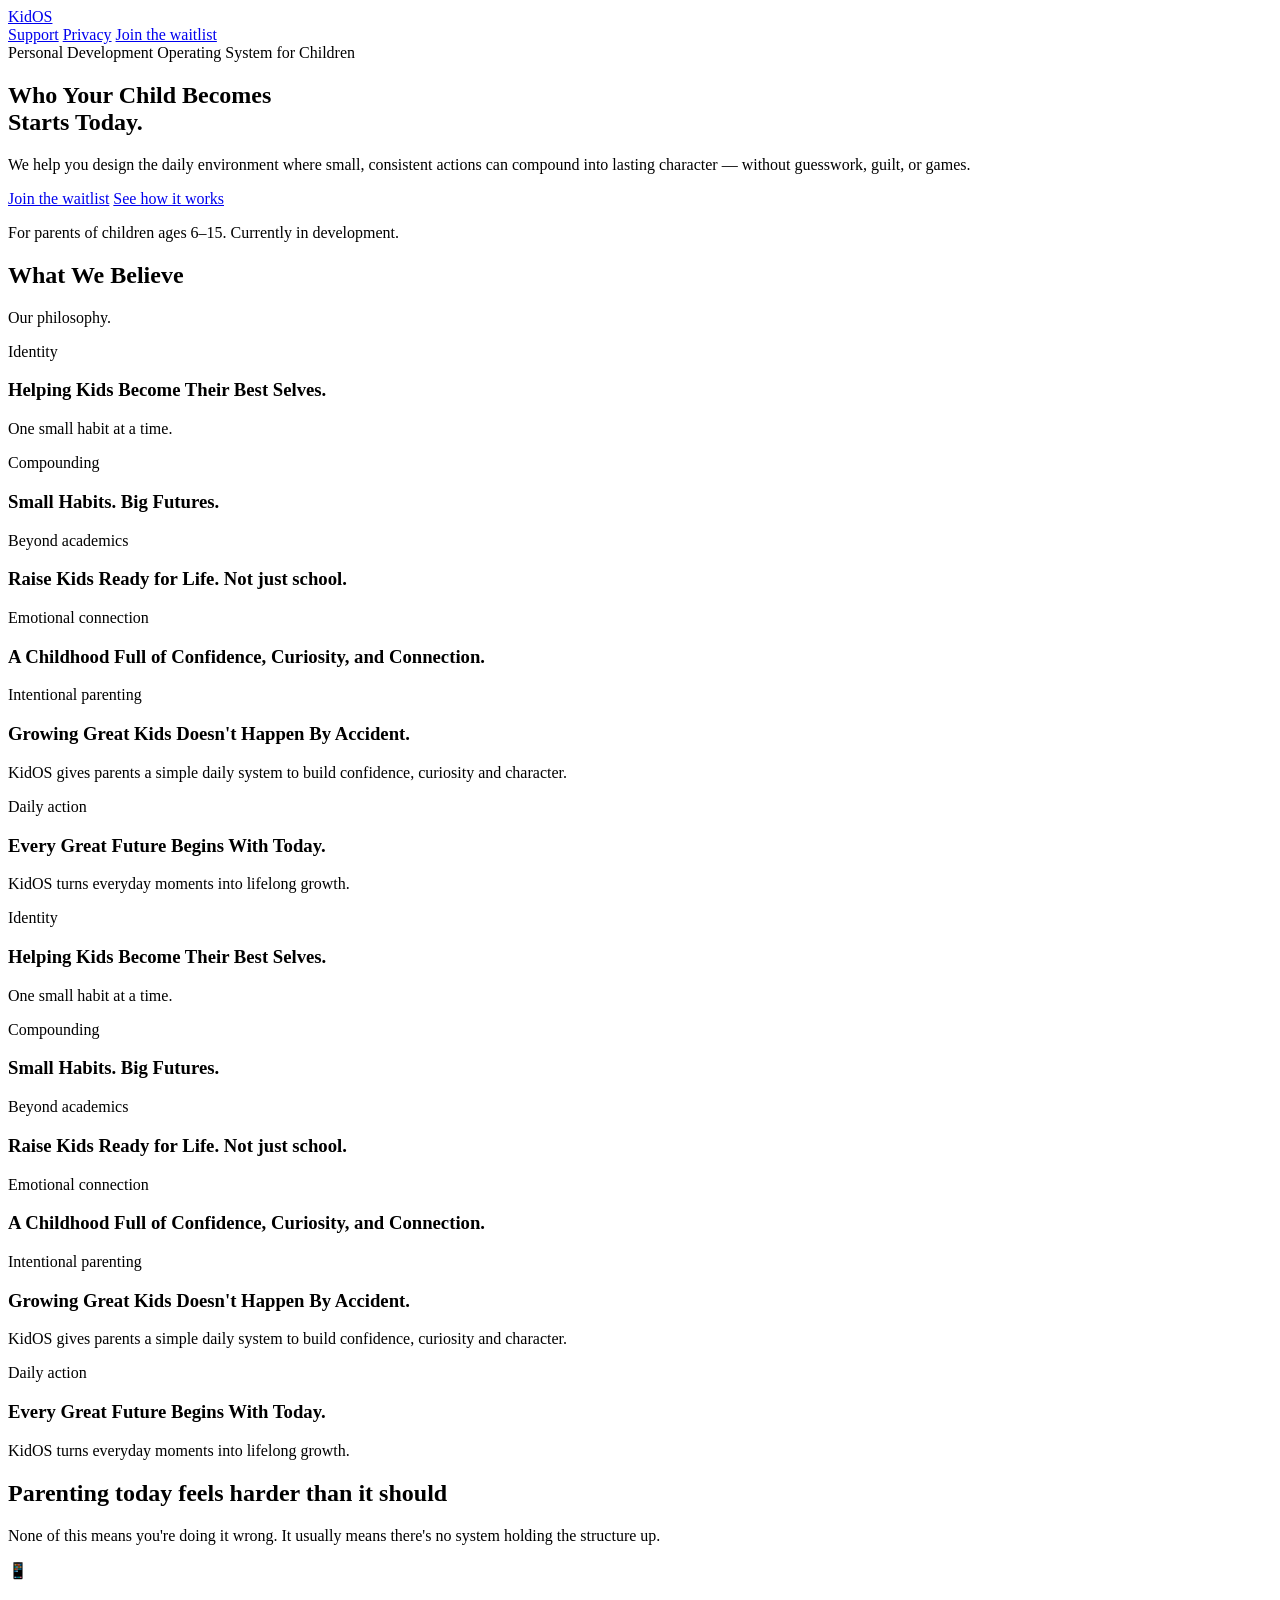
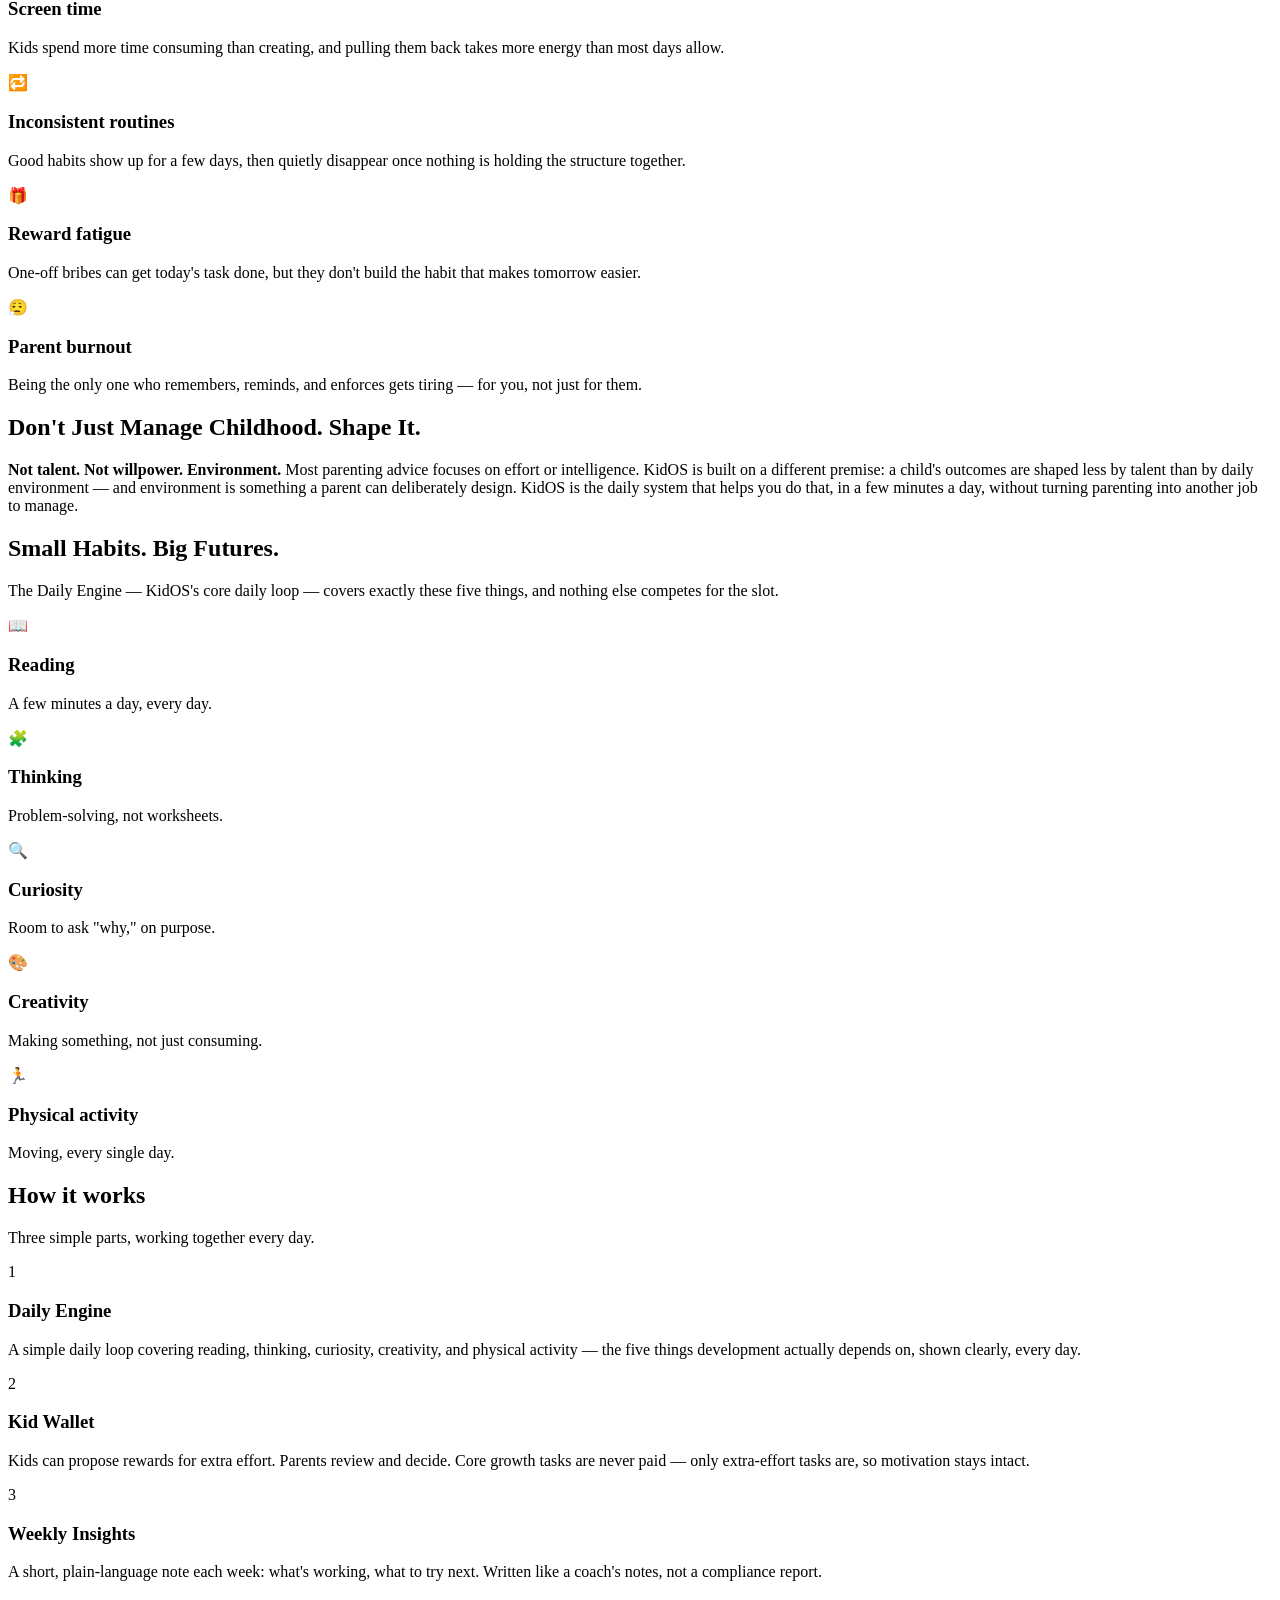
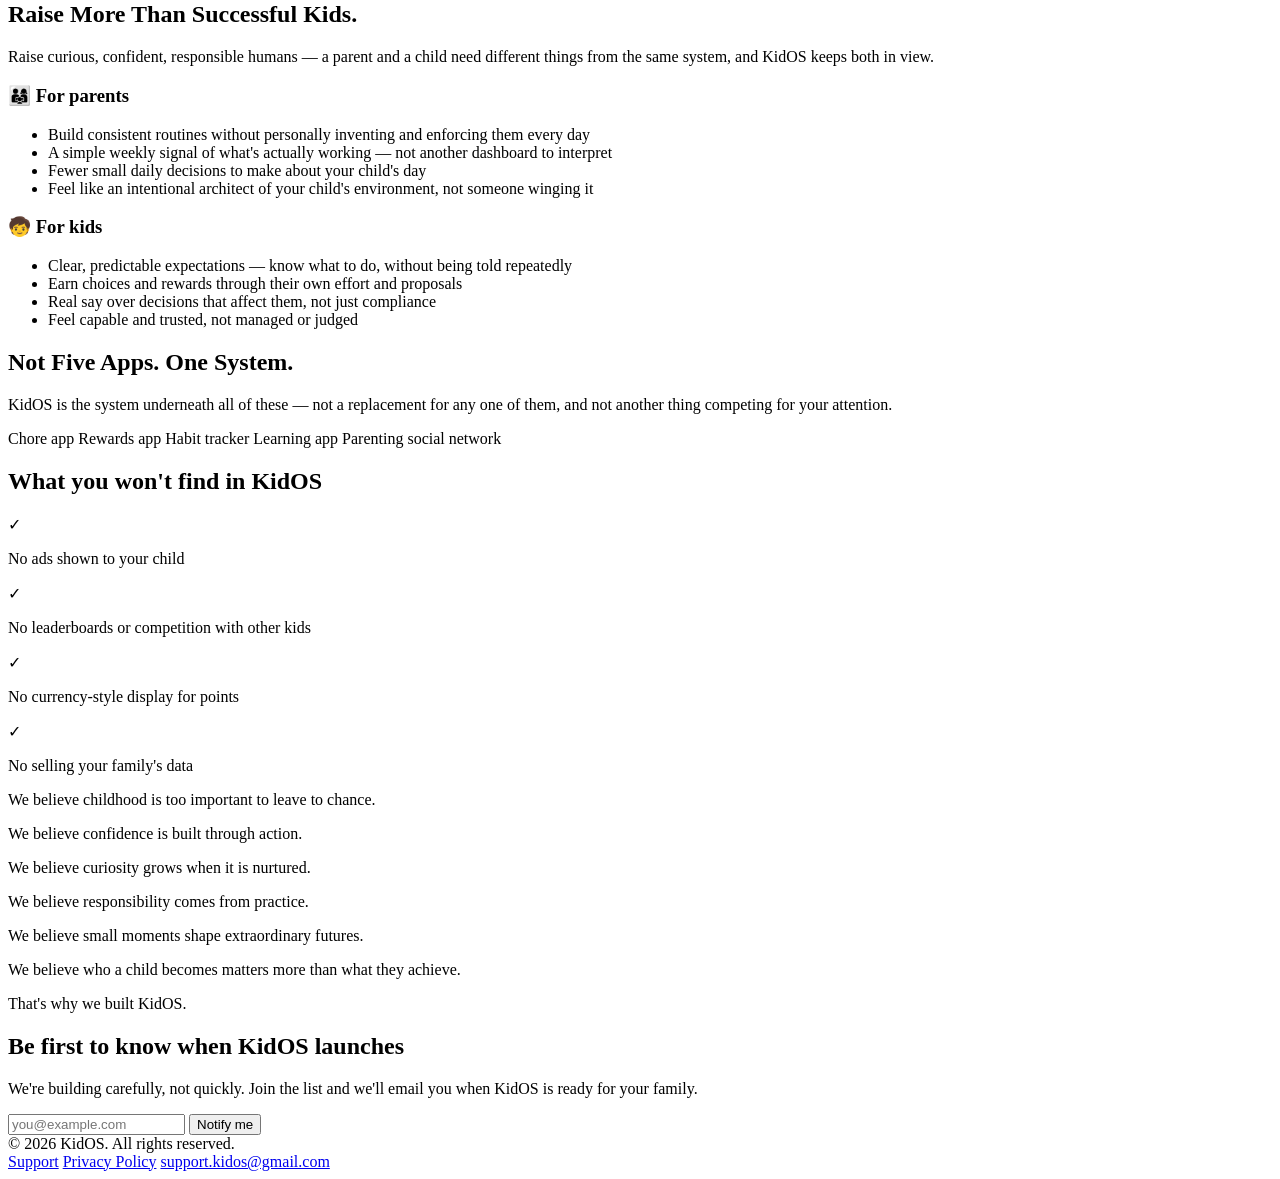
==== index.html @ 06e8a6fd "Add files via upload" ====
<!DOCTYPE html>
<html lang="en">
<head>
<meta charset="UTF-8">
<meta name="viewport" content="width=device-width, initial-scale=1.0">
<title>KidOS — Who Your Child Becomes Starts Today</title>
<meta name="description" content="KidOS is a personal development operating system for children — a simple daily system that turns small, consistent habits into responsibility, curiosity, and confidence.">
<link rel="preconnect" href="https://fonts.googleapis.com">
<link href="https://fonts.googleapis.com/css2?family=Poppins:wght@400;500;600;700&family=Nunito:wght@400;600;700&display=swap" rel="stylesheet">
<link rel="stylesheet" href="styles.css">
</head>
<body>

<header class="site">
  <div class="container">
    <a href="index.html" class="logo">KidOS</a>
    <nav class="site-nav">
      <a href="support.html">Support</a>
      <a href="privacy.html">Privacy</a>
      <a href="#waitlist" class="btn btn-primary">Join the waitlist</a>
    </nav>
  </div>
</header>

<section class="hero">
  <div class="container">
    <span class="eyebrow">Personal Development Operating System for Children</span>
    <h1>Who Your Child Becomes<br>Starts Today.</h1>
    <p class="lede">We help you design the daily environment where small, consistent actions can compound into lasting character — without guesswork, guilt, or games.</p>
    <div class="hero-actions">
      <a href="#waitlist" class="btn btn-primary">Join the waitlist</a>
      <a href="#how-it-works" class="btn btn-outline">See how it works</a>
    </div>
    <p class="hero-note">For parents of children ages 6–15. Currently in development.</p>
  </div>
</section>

<section class="alt beliefs-section">
  <div class="container">
    <h2>What We Believe</h2>
    <p class="section-lede">Our philosophy.</p>
  </div>
  <div class="beliefs-marquee">
    <div class="beliefs-track">
      <div class="belief-card">
        <div class="purpose">Identity</div>
        <h3>Helping Kids Become Their Best Selves.</h3>
        <p class="belief-sub">One small habit at a time.</p>
      </div>
      <div class="belief-card">
        <div class="purpose">Compounding</div>
        <h3>Small Habits. Big Futures.</h3>
      </div>
      <div class="belief-card">
        <div class="purpose">Beyond academics</div>
        <h3>Raise Kids Ready for Life. Not just school.</h3>
      </div>
      <div class="belief-card">
        <div class="purpose">Emotional connection</div>
        <h3>A Childhood Full of Confidence, Curiosity, and Connection.</h3>
      </div>
      <div class="belief-card">
        <div class="purpose">Intentional parenting</div>
        <h3>Growing Great Kids Doesn't Happen By Accident.</h3>
        <p class="belief-sub">KidOS gives parents a simple daily system to build confidence, curiosity and character.</p>
      </div>
      <div class="belief-card">
        <div class="purpose">Daily action</div>
        <h3>Every Great Future Begins With Today.</h3>
        <p class="belief-sub">KidOS turns everyday moments into lifelong growth.</p>
      </div>
      <div class="belief-card" aria-hidden="true">
        <div class="purpose">Identity</div>
        <h3>Helping Kids Become Their Best Selves.</h3>
        <p class="belief-sub">One small habit at a time.</p>
      </div>
      <div class="belief-card" aria-hidden="true">
        <div class="purpose">Compounding</div>
        <h3>Small Habits. Big Futures.</h3>
      </div>
      <div class="belief-card" aria-hidden="true">
        <div class="purpose">Beyond academics</div>
        <h3>Raise Kids Ready for Life. Not just school.</h3>
      </div>
      <div class="belief-card" aria-hidden="true">
        <div class="purpose">Emotional connection</div>
        <h3>A Childhood Full of Confidence, Curiosity, and Connection.</h3>
      </div>
      <div class="belief-card" aria-hidden="true">
        <div class="purpose">Intentional parenting</div>
        <h3>Growing Great Kids Doesn't Happen By Accident.</h3>
        <p class="belief-sub">KidOS gives parents a simple daily system to build confidence, curiosity and character.</p>
      </div>
      <div class="belief-card" aria-hidden="true">
        <div class="purpose">Daily action</div>
        <h3>Every Great Future Begins With Today.</h3>
        <p class="belief-sub">KidOS turns everyday moments into lifelong growth.</p>
      </div>
    </div>
  </div>
</section>

<section>
  <div class="container">
    <h2>Parenting today feels harder than it should</h2>
    <p class="section-lede">None of this means you're doing it wrong. It usually means there's no system holding the structure up.</p>
    <div class="card-grid">
      <div class="info-card">
        <div class="icon">📱</div>
        <h3>Screen time</h3>
        <p>Kids spend more time consuming than creating, and pulling them back takes more energy than most days allow.</p>
      </div>
      <div class="info-card">
        <div class="icon">🔁</div>
        <h3>Inconsistent routines</h3>
        <p>Good habits show up for a few days, then quietly disappear once nothing is holding the structure together.</p>
      </div>
      <div class="info-card">
        <div class="icon">🎁</div>
        <h3>Reward fatigue</h3>
        <p>One-off bribes can get today's task done, but they don't build the habit that makes tomorrow easier.</p>
      </div>
      <div class="info-card">
        <div class="icon">😮‍💨</div>
        <h3>Parent burnout</h3>
        <p>Being the only one who remembers, reminds, and enforces gets tiring — for you, not just for them.</p>
      </div>
    </div>
  </div>
</section>

<section class="alt">
  <div class="container">
    <h2>Don't Just Manage Childhood. Shape It.</h2>
    <p class="section-lede">
      <strong>Not talent. Not willpower. Environment.</strong> Most parenting advice focuses on effort or
      intelligence. KidOS is built on a different premise: a child's outcomes are shaped less by talent than
      by daily environment — and environment is something a parent can deliberately design. KidOS is the
      daily system that helps you do that, in a few minutes a day, without turning parenting into another
      job to manage.
    </p>
  </div>
</section>

<section>
  <div class="container">
    <h2>Small Habits. Big Futures.</h2>
    <p class="section-lede">The Daily Engine — KidOS's core daily loop — covers exactly these five things, and nothing else competes for the slot.</p>
    <div class="pillars-grid">
      <div class="info-card">
        <div class="icon">📖</div>
        <h3>Reading</h3>
        <p>A few minutes a day, every day.</p>
      </div>
      <div class="info-card">
        <div class="icon">🧩</div>
        <h3>Thinking</h3>
        <p>Problem-solving, not worksheets.</p>
      </div>
      <div class="info-card">
        <div class="icon">🔍</div>
        <h3>Curiosity</h3>
        <p>Room to ask "why," on purpose.</p>
      </div>
      <div class="info-card">
        <div class="icon">🎨</div>
        <h3>Creativity</h3>
        <p>Making something, not just consuming.</p>
      </div>
      <div class="info-card">
        <div class="icon">🏃</div>
        <h3>Physical activity</h3>
        <p>Moving, every single day.</p>
      </div>
    </div>
  </div>
</section>

<section id="how-it-works" class="alt">
  <div class="container">
    <h2>How it works</h2>
    <p class="section-lede">Three simple parts, working together every day.</p>
    <div class="steps">
      <div class="step">
        <div class="num">1</div>
        <h3>Daily Engine</h3>
        <p>A simple daily loop covering reading, thinking, curiosity, creativity, and physical activity — the five things development actually depends on, shown clearly, every day.</p>
      </div>
      <div class="step">
        <div class="num">2</div>
        <h3>Kid Wallet</h3>
        <p>Kids can propose rewards for extra effort. Parents review and decide. Core growth tasks are never paid — only extra-effort tasks are, so motivation stays intact.</p>
      </div>
      <div class="step">
        <div class="num">3</div>
        <h3>Weekly Insights</h3>
        <p>A short, plain-language note each week: what's working, what to try next. Written like a coach's notes, not a compliance report.</p>
      </div>
    </div>
  </div>
</section>

<section>
  <div class="container">
    <h2>Raise More Than Successful Kids.</h2>
    <p class="section-lede">Raise curious, confident, responsible humans — a parent and a child need different things from the same system, and KidOS keeps both in view.</p>
    <div class="benefits-split">
      <div class="benefit-card">
        <h3>👨‍👩‍👧 For parents</h3>
        <ul>
          <li>Build consistent routines without personally inventing and enforcing them every day</li>
          <li>A simple weekly signal of what's actually working — not another dashboard to interpret</li>
          <li>Fewer small daily decisions to make about your child's day</li>
          <li>Feel like an intentional architect of your child's environment, not someone winging it</li>
        </ul>
      </div>
      <div class="benefit-card kid">
        <h3>🧒 For kids</h3>
        <ul>
          <li>Clear, predictable expectations — know what to do, without being told repeatedly</li>
          <li>Earn choices and rewards through their own effort and proposals</li>
          <li>Real say over decisions that affect them, not just compliance</li>
          <li>Feel capable and trusted, not managed or judged</li>
        </ul>
      </div>
    </div>
  </div>
</section>

<section class="alt">
  <div class="container">
    <h2>Not Five Apps. One System.</h2>
    <p class="section-lede">KidOS is the system underneath all of these — not a replacement for any one of them, and not another thing competing for your attention.</p>
    <div class="chips">
      <span class="chip">Chore app</span>
      <span class="chip">Rewards app</span>
      <span class="chip">Habit tracker</span>
      <span class="chip">Learning app</span>
      <span class="chip">Parenting social network</span>
    </div>
  </div>
</section>

<section>
  <div class="container">
    <h2>What you won't find in KidOS</h2>
    <div class="trust-strip">
      <div class="item"><div class="mark">✓</div><p>No ads shown to your child</p></div>
      <div class="item"><div class="mark">✓</div><p>No leaderboards or competition with other kids</p></div>
      <div class="item"><div class="mark">✓</div><p>No currency-style display for points</p></div>
      <div class="item"><div class="mark">✓</div><p>No selling your family's data</p></div>
    </div>
  </div>
</section>

<section class="manifesto-section">
  <div class="container">
    <div class="manifesto">
      <p>We believe childhood is too important to leave to chance.</p>
      <p>We believe confidence is built through action.</p>
      <p>We believe curiosity grows when it is nurtured.</p>
      <p>We believe responsibility comes from practice.</p>
      <p>We believe small moments shape extraordinary futures.</p>
      <p>We believe who a child becomes matters more than what they achieve.</p>
      <p class="closing">That's why we built KidOS.</p>
    </div>
  </div>
</section>

<section id="waitlist">
  <div class="container">
    <div class="waitlist">
      <h2>Be first to know when KidOS launches</h2>
      <p class="section-lede">We're building carefully, not quickly. Join the list and we'll email you when KidOS is ready for your family.</p>
      <form action="mailto:support.kidos@gmail.com" method="POST" enctype="text/plain">
        <input type="email" name="email" placeholder="you@example.com" required>
        <button type="submit" class="btn btn-primary">Notify me</button>
      </form>
    </div>
  </div>
</section>

<footer class="site">
  <div class="container">
    <span class="copyright">© 2026 KidOS. All rights reserved.</span>
    <nav>
      <a href="support.html">Support</a>
      <a href="privacy.html">Privacy Policy</a>
      <a href="mailto:support.kidos@gmail.com">support.kidos@gmail.com</a>
    </nav>
  </div>
</footer>

</body>
</html>
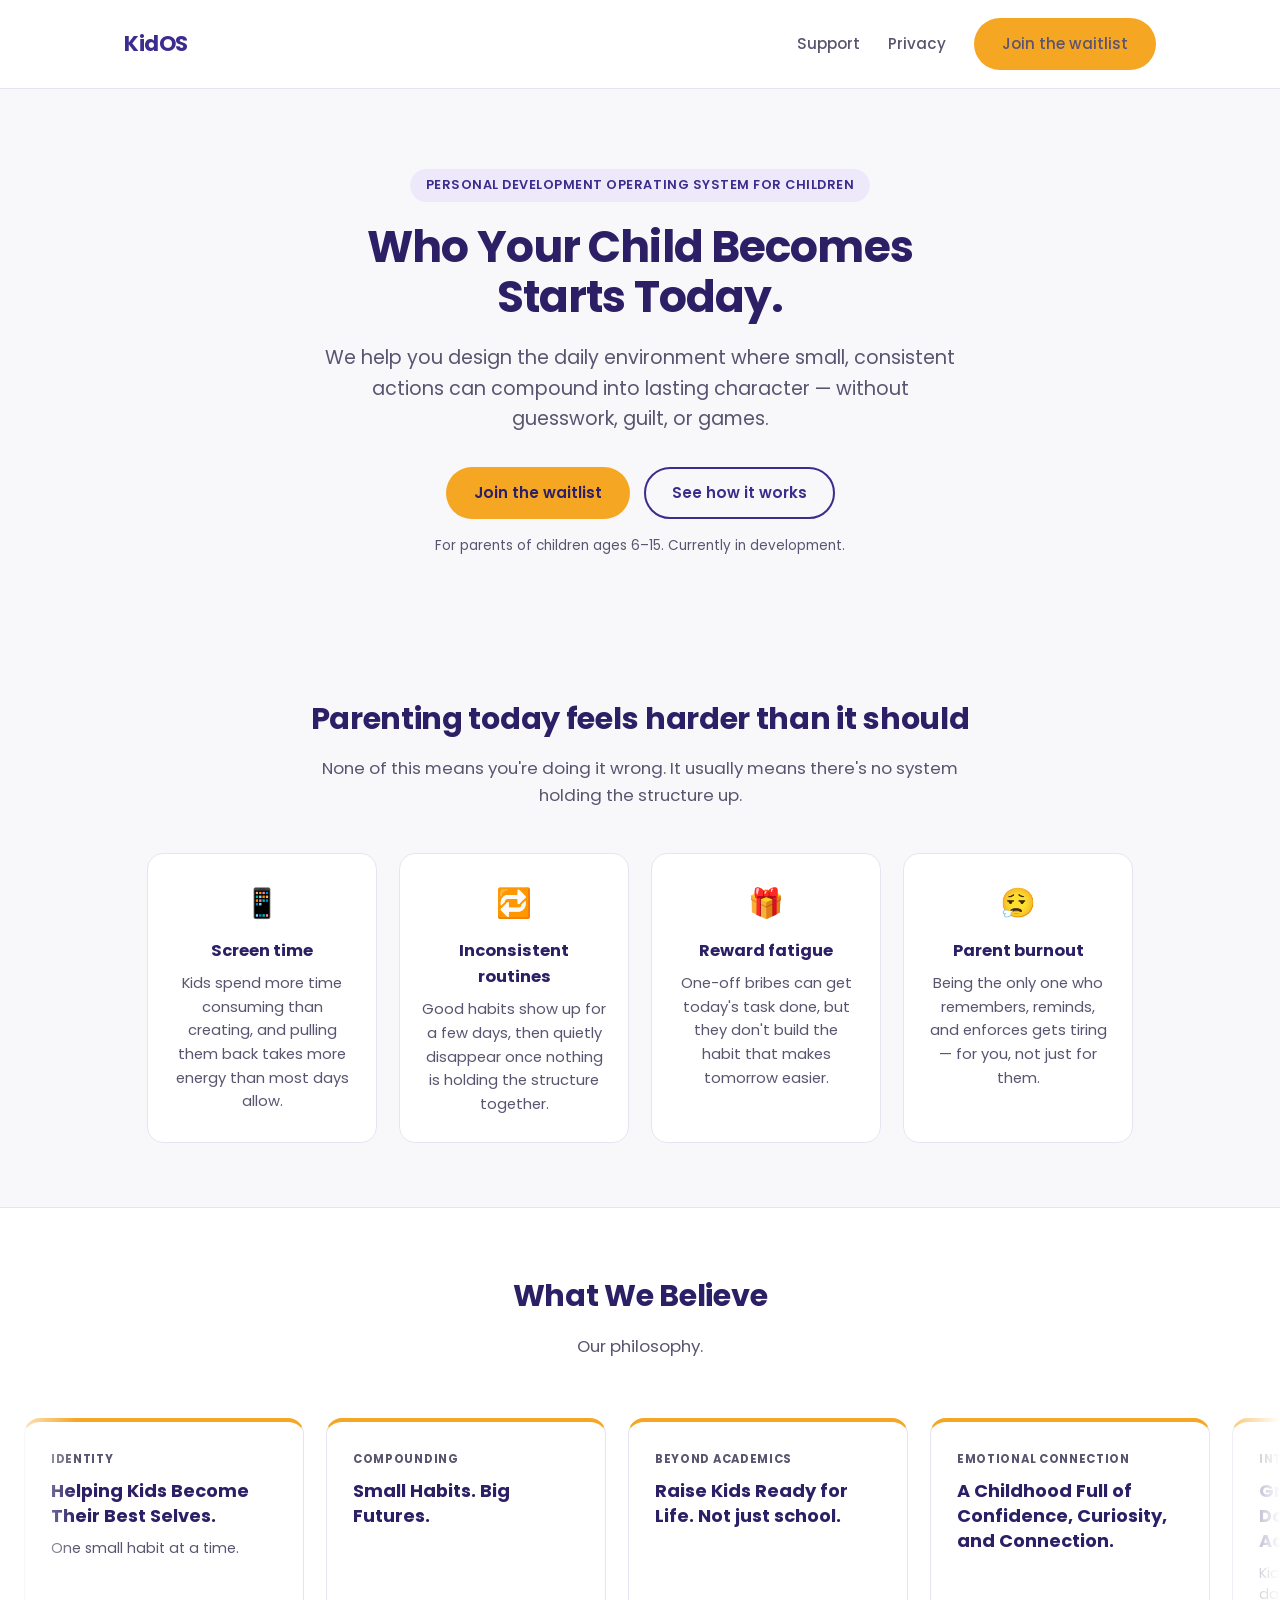
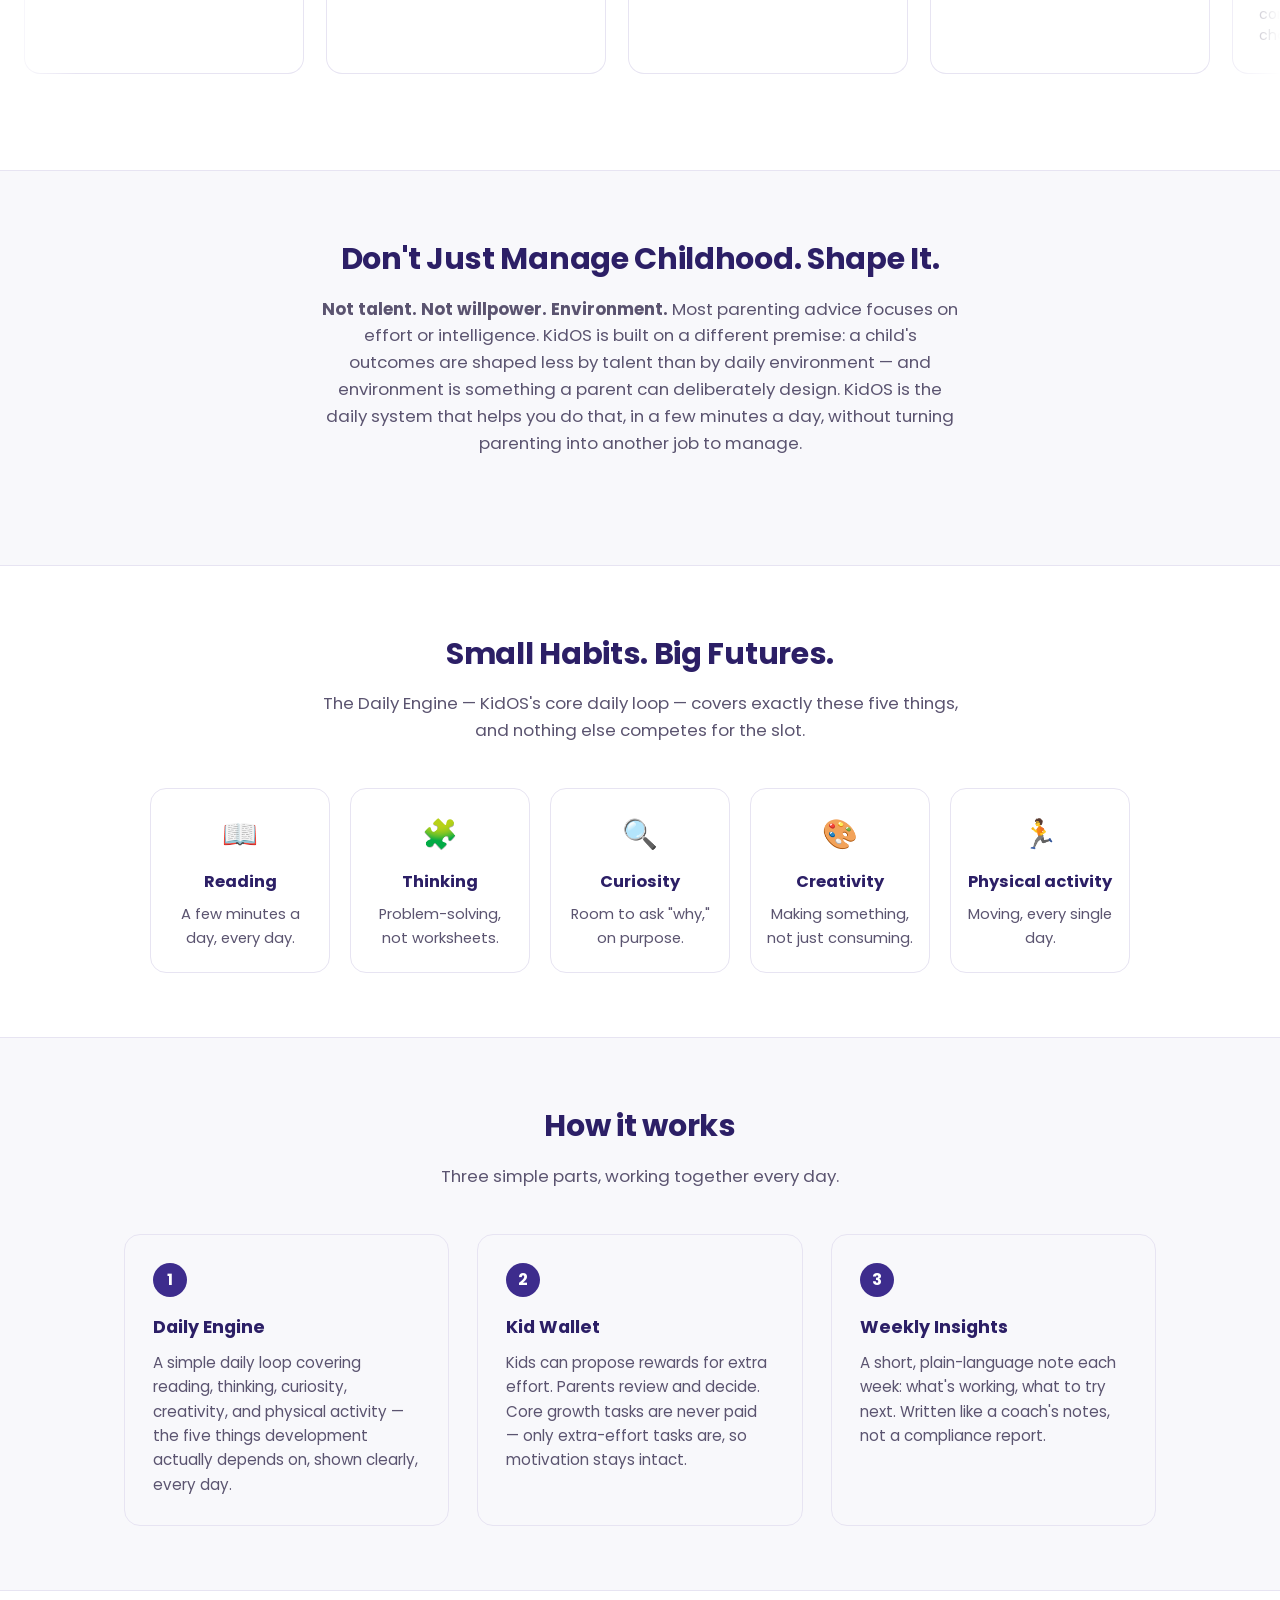
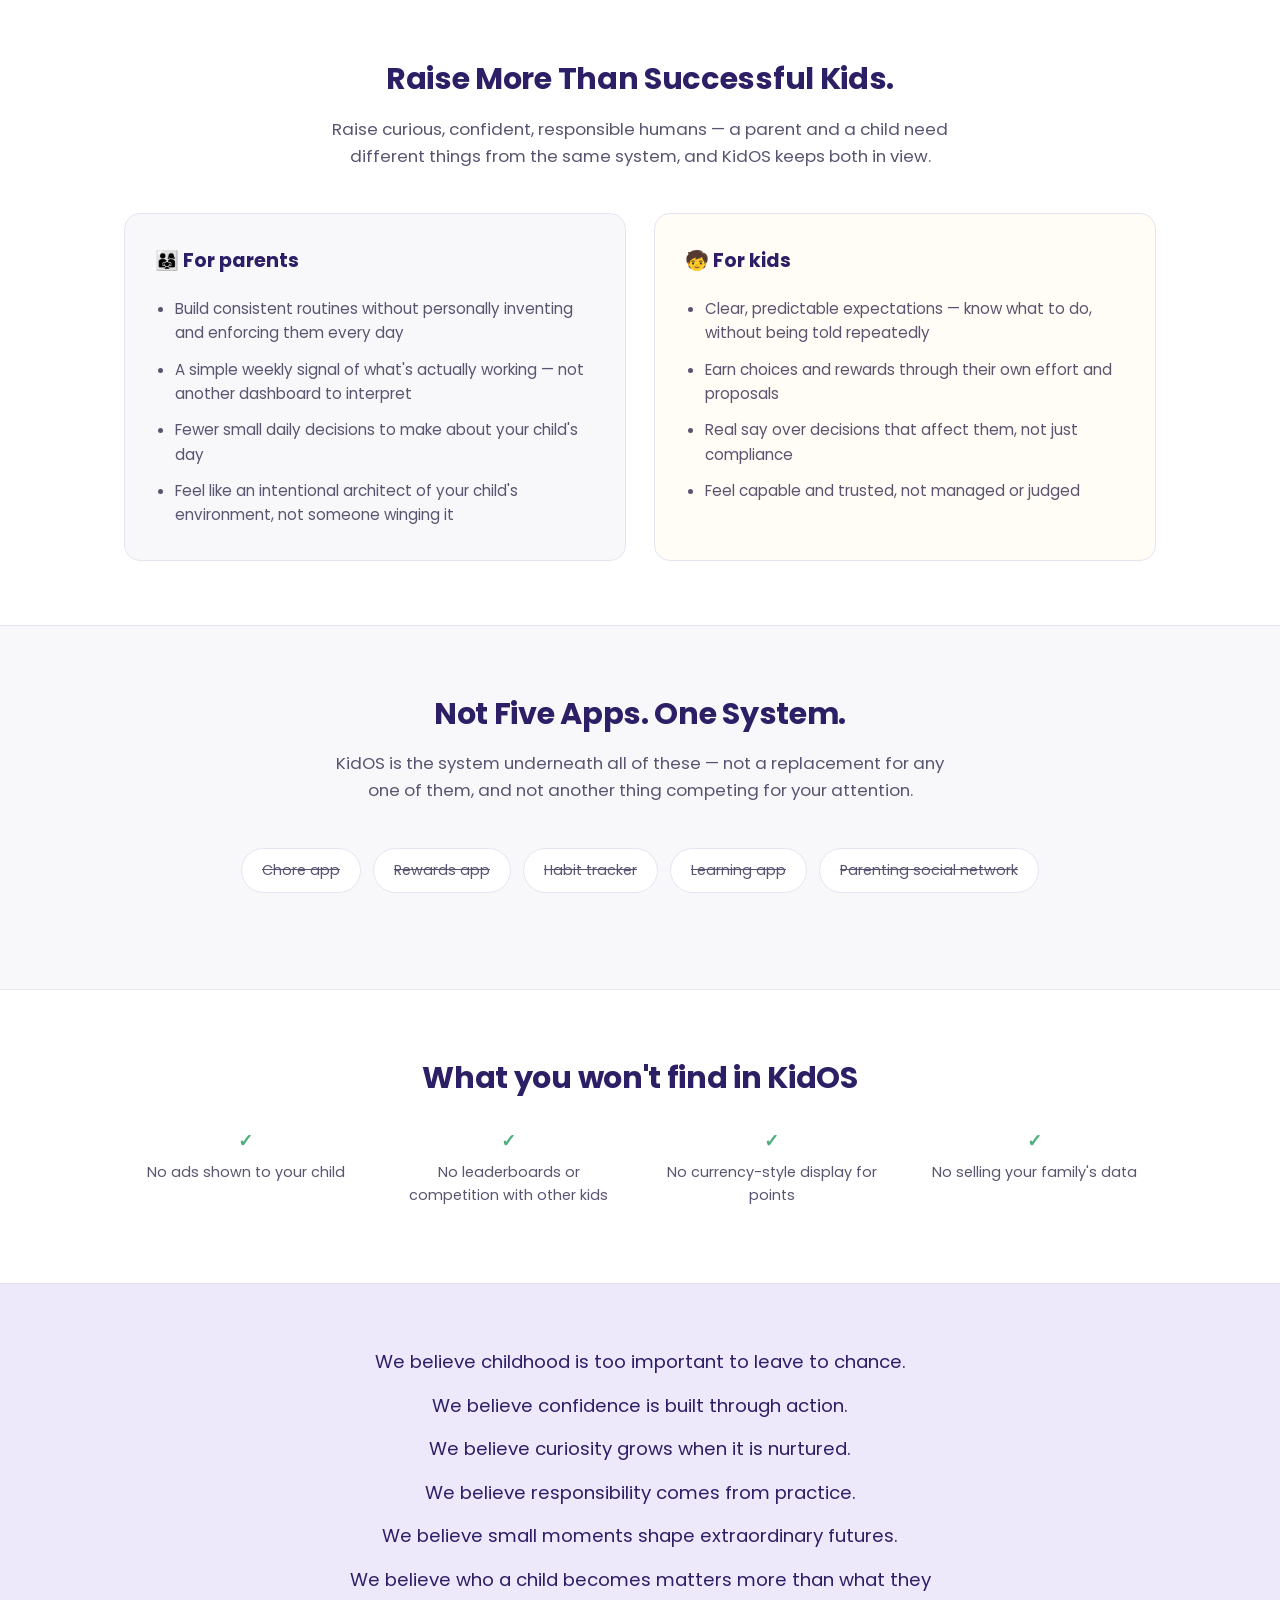
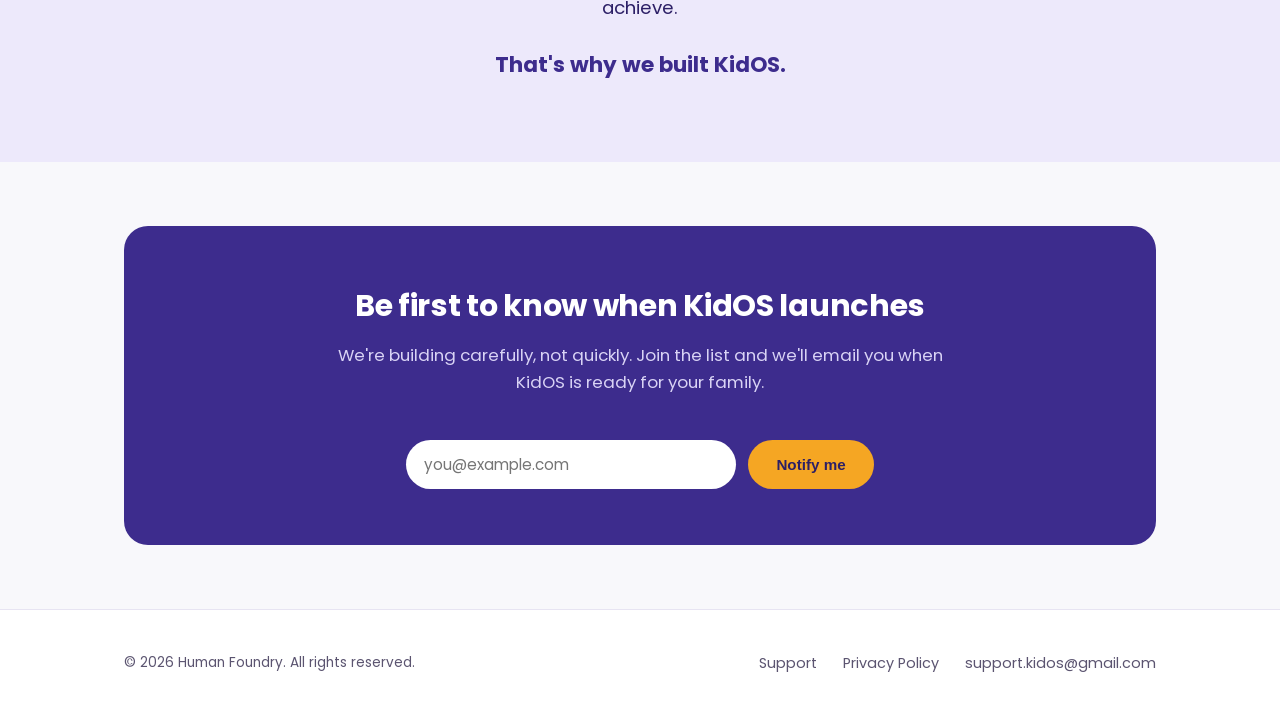
==== commit bb449ca0: "Add files via upload" ====
--- a/index.html
+++ b/index.html
@@ -35,6 +35,35 @@
   </div>
 </section>
 
+<section>
+  <div class="container">
+    <h2>Parenting today feels harder than it should</h2>
+    <p class="section-lede">None of this means you're doing it wrong. It usually means there's no system holding the structure up.</p>
+    <div class="card-grid">
+      <div class="info-card">
+        <div class="icon">📱</div>
+        <h3>Screen time</h3>
+        <p>Kids spend more time consuming than creating, and pulling them back takes more energy than most days allow.</p>
+      </div>
+      <div class="info-card">
+        <div class="icon">🔁</div>
+        <h3>Inconsistent routines</h3>
+        <p>Good habits show up for a few days, then quietly disappear once nothing is holding the structure together.</p>
+      </div>
+      <div class="info-card">
+        <div class="icon">🎁</div>
+        <h3>Reward fatigue</h3>
+        <p>One-off bribes can get today's task done, but they don't build the habit that makes tomorrow easier.</p>
+      </div>
+      <div class="info-card">
+        <div class="icon">😮‍💨</div>
+        <h3>Parent burnout</h3>
+        <p>Being the only one who remembers, reminds, and enforces gets tiring — for you, not just for them.</p>
+      </div>
+    </div>
+  </div>
+</section>
+
 <section class="alt beliefs-section">
   <div class="container">
     <h2>What We Believe</h2>
@@ -101,35 +130,6 @@
 </section>
 
 <section>
-  <div class="container">
-    <h2>Parenting today feels harder than it should</h2>
-    <p class="section-lede">None of this means you're doing it wrong. It usually means there's no system holding the structure up.</p>
-    <div class="card-grid">
-      <div class="info-card">
-        <div class="icon">📱</div>
-        <h3>Screen time</h3>
-        <p>Kids spend more time consuming than creating, and pulling them back takes more energy than most days allow.</p>
-      </div>
-      <div class="info-card">
-        <div class="icon">🔁</div>
-        <h3>Inconsistent routines</h3>
-        <p>Good habits show up for a few days, then quietly disappear once nothing is holding the structure together.</p>
-      </div>
-      <div class="info-card">
-        <div class="icon">🎁</div>
-        <h3>Reward fatigue</h3>
-        <p>One-off bribes can get today's task done, but they don't build the habit that makes tomorrow easier.</p>
-      </div>
-      <div class="info-card">
-        <div class="icon">😮‍💨</div>
-        <h3>Parent burnout</h3>
-        <p>Being the only one who remembers, reminds, and enforces gets tiring — for you, not just for them.</p>
-      </div>
-    </div>
-  </div>
-</section>
-
-<section class="alt">
   <div class="container">
     <h2>Don't Just Manage Childhood. Shape It.</h2>
     <p class="section-lede">
@@ -142,7 +142,7 @@
   </div>
 </section>
 
-<section>
+<section class="alt">
   <div class="container">
     <h2>Small Habits. Big Futures.</h2>
     <p class="section-lede">The Daily Engine — KidOS's core daily loop — covers exactly these five things, and nothing else competes for the slot.</p>
@@ -176,7 +176,7 @@
   </div>
 </section>
 
-<section id="how-it-works" class="alt">
+<section id="how-it-works">
   <div class="container">
     <h2>How it works</h2>
     <p class="section-lede">Three simple parts, working together every day.</p>
@@ -200,7 +200,7 @@
   </div>
 </section>
 
-<section>
+<section class="alt">
   <div class="container">
     <h2>Raise More Than Successful Kids.</h2>
     <p class="section-lede">Raise curious, confident, responsible humans — a parent and a child need different things from the same system, and KidOS keeps both in view.</p>
@@ -227,7 +227,7 @@
   </div>
 </section>
 
-<section class="alt">
+<section>
   <div class="container">
     <h2>Not Five Apps. One System.</h2>
     <p class="section-lede">KidOS is the system underneath all of these — not a replacement for any one of them, and not another thing competing for your attention.</p>
@@ -241,7 +241,7 @@
   </div>
 </section>
 
-<section>
+<section class="alt">
   <div class="container">
     <h2>What you won't find in KidOS</h2>
     <div class="trust-strip">
@@ -282,7 +282,7 @@
 
 <footer class="site">
   <div class="container">
-    <span class="copyright">© 2026 KidOS. All rights reserved.</span>
+    <span class="copyright">© 2026 Human Foundry. All rights reserved.</span>
     <nav>
       <a href="support.html">Support</a>
       <a href="privacy.html">Privacy Policy</a>
--- a/styles.css
+++ b/styles.css
@@ -0,0 +1,458 @@
+/* KidOS website — shared stylesheet
+   Color tokens and typography sourced from docs/strategy/13-brand-guidelines.md.
+   Do not hand-pick new colors here — update the brand guidelines doc first, then this file. */
+
+:root {
+  --indigo: #3D2C8D;
+  --indigo-dark: #2C1F66;
+  --amber: #F5A623;
+  --amber-dark: #D98C0F;
+  --green: #4CAF7D;
+  --red: #E05252;
+  --bg-parent: #F8F8FB;
+  --bg-kid: #FFFDF5;
+  --ink: #241B4D;
+  --ink-soft: #5B5470;
+  --border: #E7E4F2;
+  --radius: 16px;
+}
+
+* { box-sizing: border-box; }
+
+html { scroll-behavior: smooth; }
+
+body {
+  margin: 0;
+  font-family: "Poppins", "Nunito", -apple-system, BlinkMacSystemFont, "Segoe UI", sans-serif;
+  color: var(--ink);
+  background: var(--bg-parent);
+  line-height: 1.6;
+  -webkit-font-smoothing: antialiased;
+}
+
+.container {
+  max-width: 1080px;
+  margin: 0 auto;
+  padding: 0 24px;
+}
+
+a { color: var(--indigo); }
+
+/* Header */
+header.site {
+  padding: 18px 0;
+  border-bottom: 1px solid var(--border);
+  background: rgba(255, 255, 255, 0.88);
+  position: sticky;
+  top: 0;
+  z-index: 100;
+  backdrop-filter: blur(10px);
+  -webkit-backdrop-filter: blur(10px);
+}
+header.site .container {
+  display: flex;
+  align-items: center;
+  justify-content: space-between;
+}
+.logo {
+  font-weight: 700;
+  font-size: 1.35rem;
+  color: var(--indigo);
+  text-decoration: none;
+  letter-spacing: -0.02em;
+}
+nav.site-nav {
+  display: flex;
+  align-items: center;
+  gap: 28px;
+}
+nav.site-nav a {
+  color: var(--ink-soft);
+  text-decoration: none;
+  font-weight: 500;
+  font-size: 0.95rem;
+}
+nav.site-nav a:hover { color: var(--indigo); }
+
+.btn {
+  display: inline-block;
+  padding: 12px 26px;
+  border-radius: 999px;
+  font-weight: 600;
+  text-decoration: none;
+  font-size: 0.95rem;
+  border: 2px solid transparent;
+  cursor: pointer;
+  transition: transform 0.15s ease, box-shadow 0.15s ease;
+}
+.btn:hover { transform: translateY(-1px); }
+.btn-primary {
+  background: var(--amber);
+  color: var(--indigo-dark);
+}
+.btn-primary:hover { background: var(--amber-dark); }
+.btn-secondary {
+  background: var(--indigo);
+  color: #fff;
+}
+.btn-secondary:hover { background: var(--indigo-dark); }
+.btn-outline {
+  background: transparent;
+  border-color: var(--indigo);
+  color: var(--indigo);
+}
+
+/* Hero */
+.hero {
+  padding: 80px 0 60px;
+  text-align: center;
+}
+.eyebrow {
+  display: inline-block;
+  background: #EDE9FB;
+  color: var(--indigo);
+  font-weight: 600;
+  font-size: 0.8rem;
+  letter-spacing: 0.04em;
+  text-transform: uppercase;
+  padding: 6px 16px;
+  border-radius: 999px;
+  margin-bottom: 20px;
+}
+.hero h1 {
+  font-size: 2.75rem;
+  line-height: 1.15;
+  margin: 0 0 20px;
+  color: var(--indigo-dark);
+  letter-spacing: -0.02em;
+}
+.hero p.lede {
+  font-size: 1.2rem;
+  color: var(--ink-soft);
+  max-width: 640px;
+  margin: 0 auto 32px;
+}
+.hero-actions { display: flex; gap: 14px; justify-content: center; flex-wrap: wrap; }
+.hero-note { margin-top: 16px; font-size: 0.85rem; color: var(--ink-soft); }
+
+/* Sections */
+section { padding: 64px 0; }
+section.alt { background: #fff; border-top: 1px solid var(--border); border-bottom: 1px solid var(--border); }
+h2 {
+  font-size: 1.9rem;
+  color: var(--indigo-dark);
+  text-align: center;
+  margin: 0 0 12px;
+  letter-spacing: -0.01em;
+}
+.section-lede {
+  text-align: center;
+  color: var(--ink-soft);
+  max-width: 640px;
+  margin: 0 auto 44px;
+  font-size: 1.05rem;
+}
+
+/* How it works */
+.steps {
+  display: grid;
+  grid-template-columns: repeat(3, 1fr);
+  gap: 28px;
+}
+.step {
+  background: var(--bg-parent);
+  border: 1px solid var(--border);
+  border-radius: var(--radius);
+  padding: 28px;
+}
+.step .num {
+  width: 34px; height: 34px;
+  background: var(--indigo);
+  color: #fff;
+  border-radius: 50%;
+  display: flex; align-items: center; justify-content: center;
+  font-weight: 700;
+  margin-bottom: 16px;
+}
+.step h3 { margin: 0 0 10px; font-size: 1.1rem; color: var(--indigo-dark); }
+.step p { margin: 0; color: var(--ink-soft); font-size: 0.95rem; }
+
+/* Not-a-chips */
+.chips {
+  display: flex;
+  flex-wrap: wrap;
+  gap: 12px;
+  justify-content: center;
+  margin-bottom: 32px;
+}
+.chip {
+  background: #fff;
+  border: 1px solid var(--border);
+  color: var(--ink-soft);
+  padding: 10px 20px;
+  border-radius: 999px;
+  font-size: 0.9rem;
+  text-decoration: line-through;
+}
+.chip.is {
+  background: var(--indigo);
+  color: #fff;
+  border-color: var(--indigo);
+  text-decoration: none;
+  font-weight: 600;
+}
+
+/* Trust strip */
+.trust-strip {
+  display: grid;
+  grid-template-columns: repeat(4, 1fr);
+  gap: 20px;
+  text-align: center;
+}
+.trust-strip .item { padding: 12px; }
+.trust-strip .item .mark { color: var(--green); font-weight: 700; font-size: 1.1rem; margin-bottom: 6px; }
+.trust-strip .item p { margin: 0; font-size: 0.9rem; color: var(--ink-soft); }
+
+/* Generic info-card grid (problem section) */
+.card-grid {
+  display: grid;
+  grid-template-columns: repeat(auto-fit, minmax(200px, 230px));
+  justify-content: center;
+  gap: 22px;
+}
+.info-card {
+  background: #fff;
+  border: 1px solid var(--border);
+  border-radius: var(--radius);
+  padding: 26px 22px;
+  text-align: center;
+}
+.info-card .icon { font-size: 1.8rem; margin-bottom: 12px; }
+.info-card h3 { margin: 0 0 8px; font-size: 1.02rem; color: var(--indigo-dark); }
+.info-card p { margin: 0; color: var(--ink-soft); font-size: 0.92rem; }
+
+/* Pillars grid — narrower cards so all five sit on one row at desktop widths,
+   with justify-content: center so an incomplete wrapped row (tablet/mobile)
+   centers itself instead of leaving a lopsided 3+2 split flush left. */
+.pillars-grid {
+  display: grid;
+  grid-template-columns: repeat(auto-fit, minmax(130px, 180px));
+  justify-content: center;
+  gap: 20px;
+}
+.pillars-grid .info-card { padding: 22px 14px; }
+
+/* For Parents / For Children benefits split */
+.benefits-split {
+  display: grid;
+  grid-template-columns: 1fr 1fr;
+  gap: 28px;
+}
+.benefit-card {
+  border: 1px solid var(--border);
+  border-radius: var(--radius);
+  padding: 32px 30px;
+  background: var(--bg-parent);
+}
+.benefit-card.kid { background: var(--bg-kid); }
+.benefit-card h3 {
+  margin: 0 0 20px;
+  font-size: 1.2rem;
+  color: var(--indigo-dark);
+  display: flex;
+  align-items: center;
+  gap: 10px;
+}
+.benefit-card ul { margin: 0; padding-left: 20px; }
+.benefit-card li { margin-bottom: 12px; color: var(--ink-soft); font-size: 0.95rem; }
+.benefit-card li:last-child { margin-bottom: 0; }
+
+/* Belief cards — rolling marquee */
+.beliefs-section .container { padding-bottom: 4px; }
+.beliefs-marquee {
+  overflow: hidden;
+  margin-top: 6px;
+  -webkit-mask-image: linear-gradient(90deg, transparent, #000 6%, #000 94%, transparent);
+  mask-image: linear-gradient(90deg, transparent, #000 6%, #000 94%, transparent);
+}
+.beliefs-track {
+  display: flex;
+  gap: 22px;
+  width: max-content;
+  padding: 4px 24px 32px;
+  animation: beliefs-scroll 38s linear infinite;
+}
+.beliefs-marquee:hover .beliefs-track {
+  animation-play-state: paused;
+}
+.beliefs-track .belief-card {
+  flex: 0 0 280px;
+}
+@keyframes beliefs-scroll {
+  from { transform: translateX(0); }
+  to { transform: translateX(-50%); }
+}
+@media (prefers-reduced-motion: reduce) {
+  .beliefs-track {
+    animation: none;
+    flex-wrap: wrap;
+    width: auto;
+    justify-content: center;
+  }
+  .beliefs-track .belief-card[aria-hidden="true"] { display: none; }
+}
+.belief-card {
+  background: #fff;
+  border: 1px solid var(--border);
+  border-top: 4px solid var(--amber);
+  border-radius: var(--radius);
+  padding: 28px 26px;
+}
+.belief-card .purpose {
+  text-transform: uppercase;
+  font-size: 0.72rem;
+  letter-spacing: 0.06em;
+  color: var(--ink-soft);
+  font-weight: 700;
+  margin-bottom: 10px;
+}
+.belief-card h3 {
+  margin: 0;
+  font-size: 1.12rem;
+  line-height: 1.4;
+  color: var(--indigo-dark);
+}
+.belief-card .belief-sub {
+  margin: 10px 0 0;
+  font-size: 0.88rem;
+  line-height: 1.45;
+  color: var(--ink-soft);
+}
+
+/* Manifesto */
+.manifesto-section { background: #EDE9FB; }
+.manifesto {
+  max-width: 620px;
+  margin: 0 auto;
+  text-align: center;
+}
+.manifesto p {
+  font-size: 1.15rem;
+  color: var(--indigo-dark);
+  margin: 0 0 16px;
+  line-height: 1.5;
+}
+.manifesto .closing {
+  margin-top: 28px;
+  font-size: 1.35rem;
+  font-weight: 700;
+  color: var(--indigo);
+}
+
+/* Waitlist form */
+.waitlist {
+  background: var(--indigo);
+  border-radius: 24px;
+  padding: 56px 40px;
+  text-align: center;
+  color: #fff;
+}
+.waitlist h2 { color: #fff; }
+.waitlist .section-lede { color: #D9D3F5; }
+.waitlist form {
+  display: flex;
+  gap: 12px;
+  justify-content: center;
+  flex-wrap: wrap;
+  margin-top: 24px;
+}
+.waitlist input[type="email"] {
+  padding: 13px 18px;
+  border-radius: 999px;
+  border: none;
+  min-width: 280px;
+  font-size: 0.95rem;
+  font-family: inherit;
+}
+
+/* Footer */
+footer.site {
+  padding: 40px 0;
+  border-top: 1px solid var(--border);
+  background: #fff;
+}
+footer.site .container {
+  display: flex;
+  justify-content: space-between;
+  align-items: center;
+  flex-wrap: wrap;
+  gap: 16px;
+}
+footer.site nav a {
+  color: var(--ink-soft);
+  text-decoration: none;
+  margin-left: 22px;
+  font-size: 0.9rem;
+}
+footer.site .copyright { color: var(--ink-soft); font-size: 0.85rem; }
+
+/* Simple content pages (support, privacy) */
+.page-header {
+  padding: 56px 0 32px;
+  text-align: center;
+  background: #fff;
+  border-bottom: 1px solid var(--border);
+}
+.page-header h1 { color: var(--indigo-dark); font-size: 2.2rem; margin: 0 0 12px; }
+.page-header p { color: var(--ink-soft); max-width: 560px; margin: 0 auto; }
+
+.content-wrap { max-width: 760px; margin: 0 auto; padding: 48px 24px 80px; }
+.content-wrap h2 { text-align: left; font-size: 1.4rem; margin-top: 44px; }
+.content-wrap h3 { color: var(--indigo-dark); font-size: 1.1rem; margin-top: 28px; }
+.content-wrap p, .content-wrap li { color: var(--ink); font-size: 1rem; }
+.content-wrap ul { padding-left: 22px; }
+
+.callout {
+  border-radius: var(--radius);
+  padding: 20px 24px;
+  margin: 24px 0;
+  font-size: 0.95rem;
+}
+.callout.warn {
+  background: #FDF1E7;
+  border: 1px solid var(--amber);
+}
+.callout.warn strong { color: var(--amber-dark); }
+.callout.info {
+  background: #EDE9FB;
+  border: 1px solid var(--indigo);
+}
+
+/* FAQ */
+.faq-item {
+  border-bottom: 1px solid var(--border);
+  padding: 22px 0;
+}
+.faq-item h3 { margin: 0 0 8px; color: var(--indigo-dark); font-size: 1.05rem; }
+.faq-item p { margin: 0; color: var(--ink-soft); }
+
+.contact-card {
+  background: #fff;
+  border: 1px solid var(--border);
+  border-radius: var(--radius);
+  padding: 28px;
+  text-align: center;
+  margin: 32px 0 8px;
+}
+.contact-card p { margin: 6px 0 18px; color: var(--ink-soft); }
+
+@media (max-width: 760px) {
+  .hero h1 { font-size: 2.1rem; }
+  .steps { grid-template-columns: 1fr; }
+  .trust-strip { grid-template-columns: repeat(2, 1fr); }
+  .benefits-split { grid-template-columns: 1fr; }
+  .card-grid, .pillars-grid { grid-template-columns: repeat(auto-fit, minmax(140px, 1fr)); }
+  .beliefs-track .belief-card { flex-basis: 230px; }
+  .beliefs-track { animation-duration: 26s; }
+  nav.site-nav { gap: 16px; }
+}
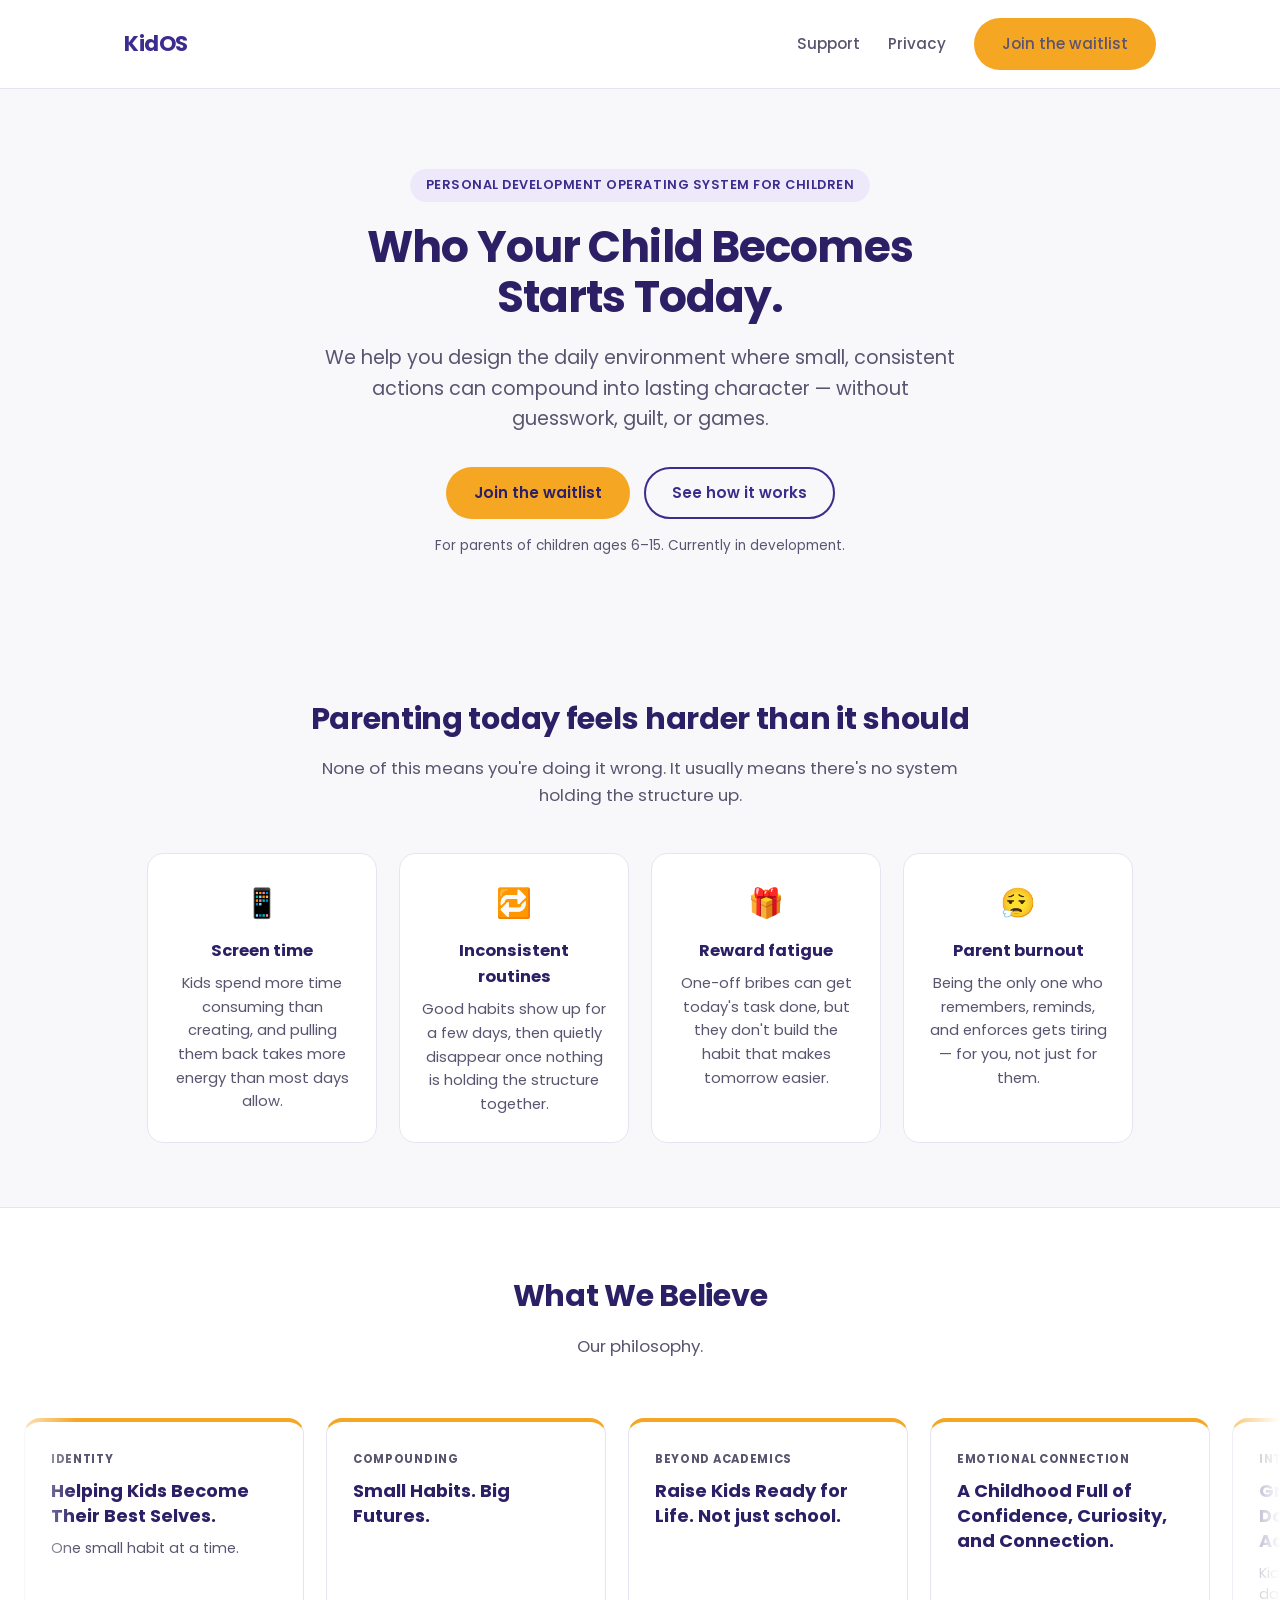
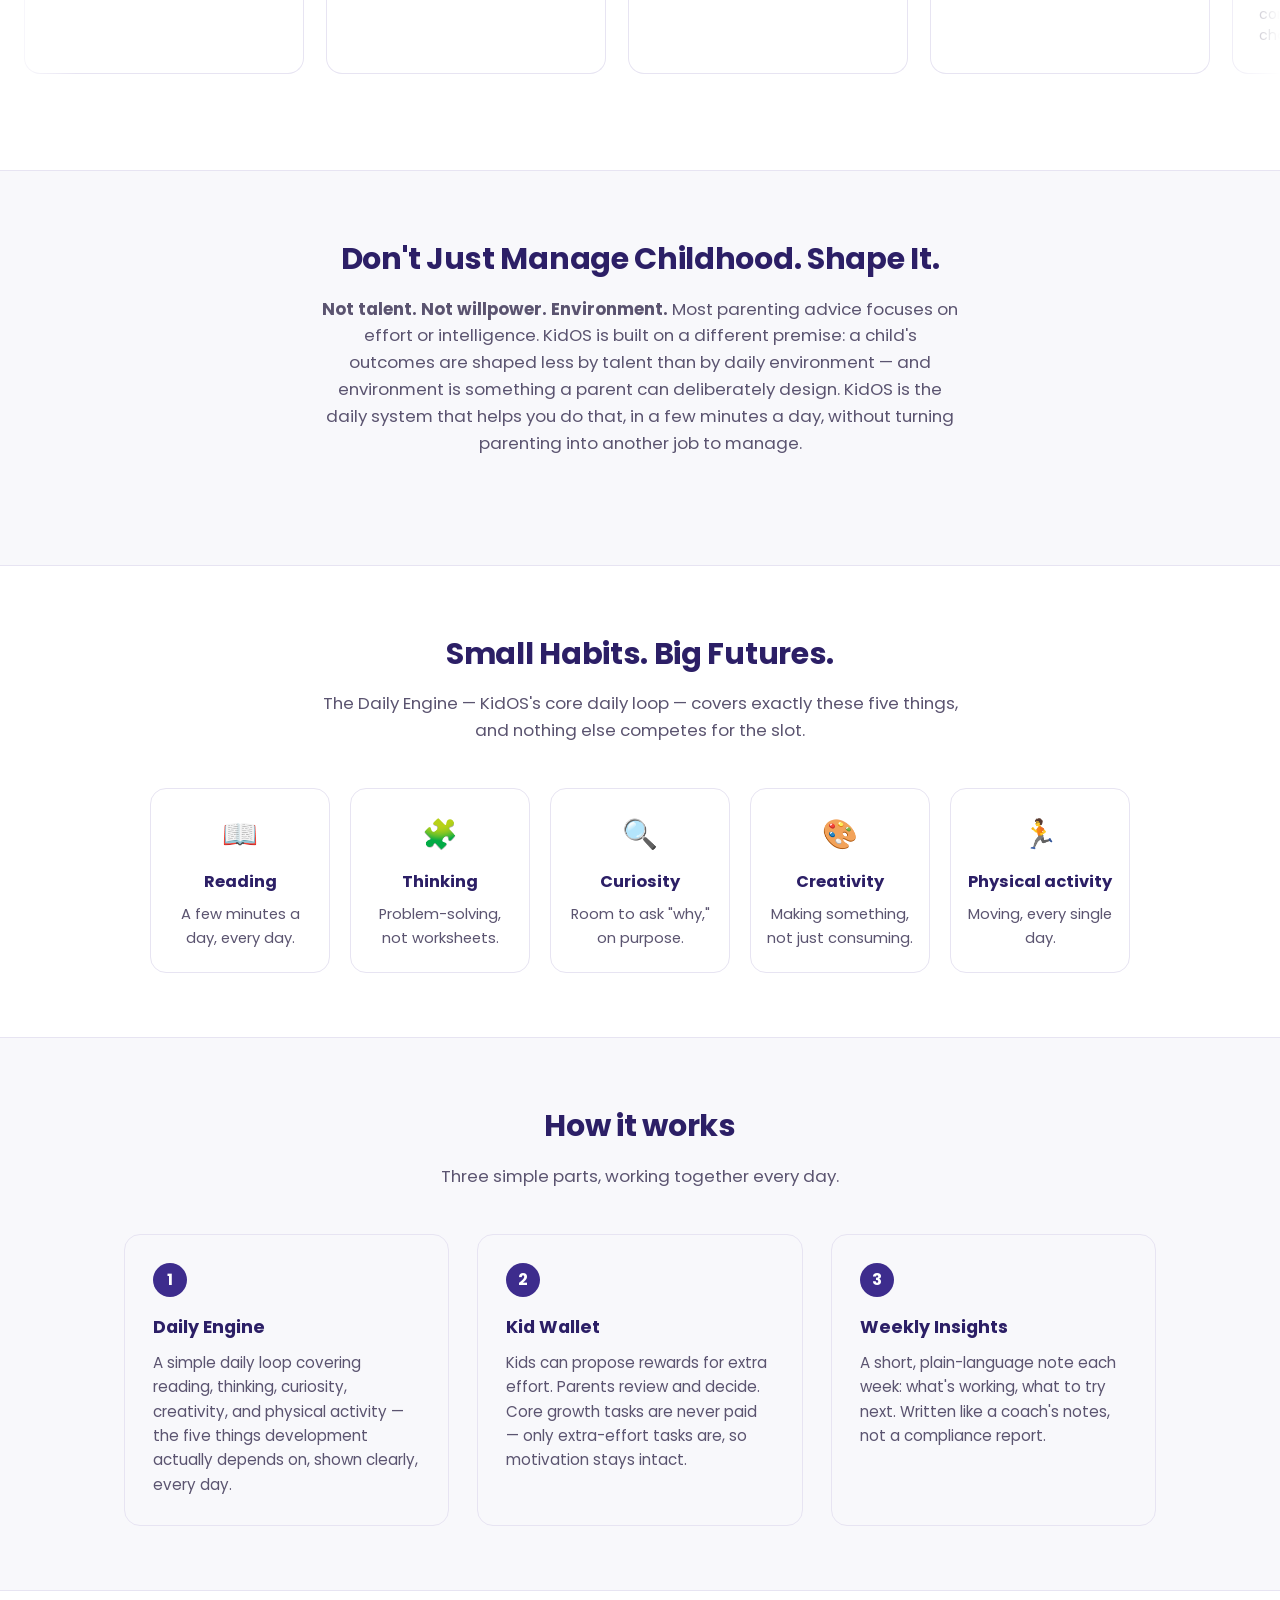
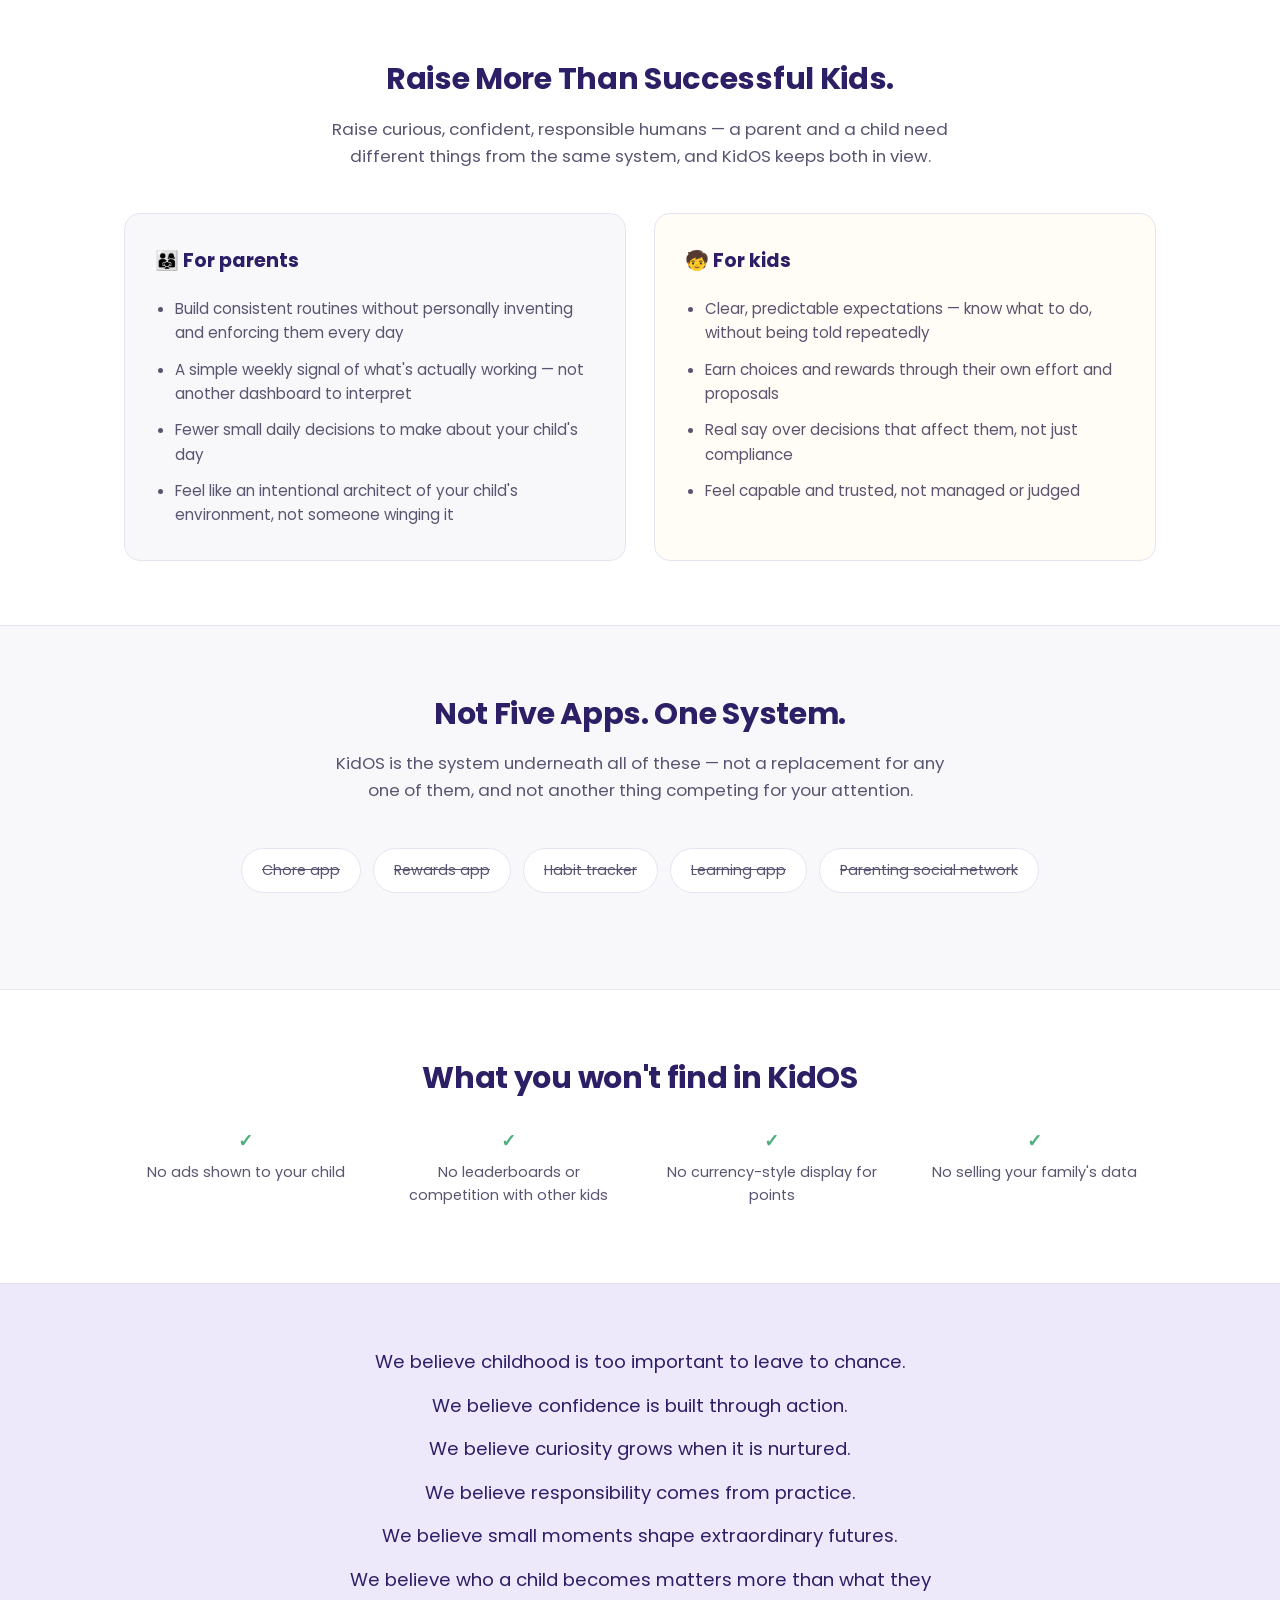
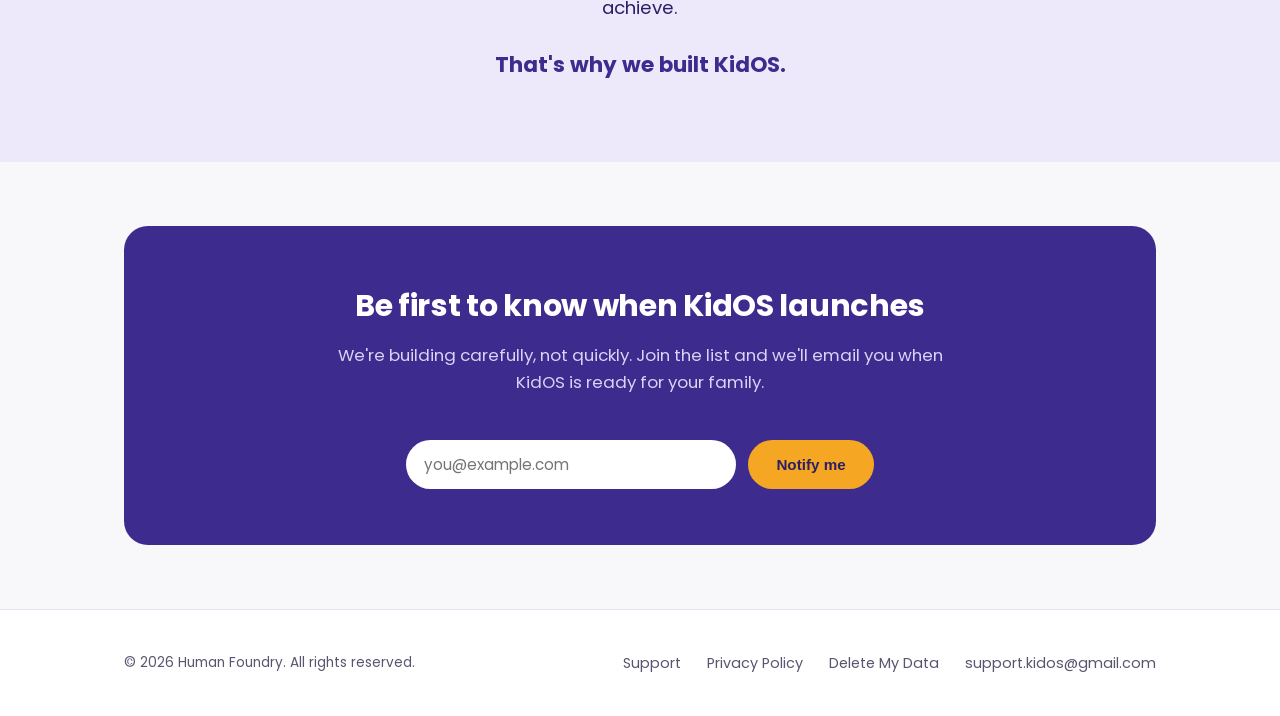
==== commit 61e55f3e: "Add files via upload" ====
--- a/index.html
+++ b/index.html
@@ -286,6 +286,7 @@
     <nav>
       <a href="support.html">Support</a>
       <a href="privacy.html">Privacy Policy</a>
+      <a href="account-deletion.html">Delete My Data</a>
       <a href="mailto:support.kidos@gmail.com">support.kidos@gmail.com</a>
     </nav>
   </div>
--- a/styles.css
+++ b/styles.css
@@ -410,7 +410,9 @@
 .content-wrap h2 { text-align: left; font-size: 1.4rem; margin-top: 44px; }
 .content-wrap h3 { color: var(--indigo-dark); font-size: 1.1rem; margin-top: 28px; }
 .content-wrap p, .content-wrap li { color: var(--ink); font-size: 1rem; }
-.content-wrap ul { padding-left: 22px; }
+.content-wrap ul, .content-wrap ol { padding-left: 22px; }
+.content-wrap ol li { margin-bottom: 14px; }
+.content-wrap ol li:last-child { margin-bottom: 0; }
 
 .callout {
   border-radius: var(--radius);
